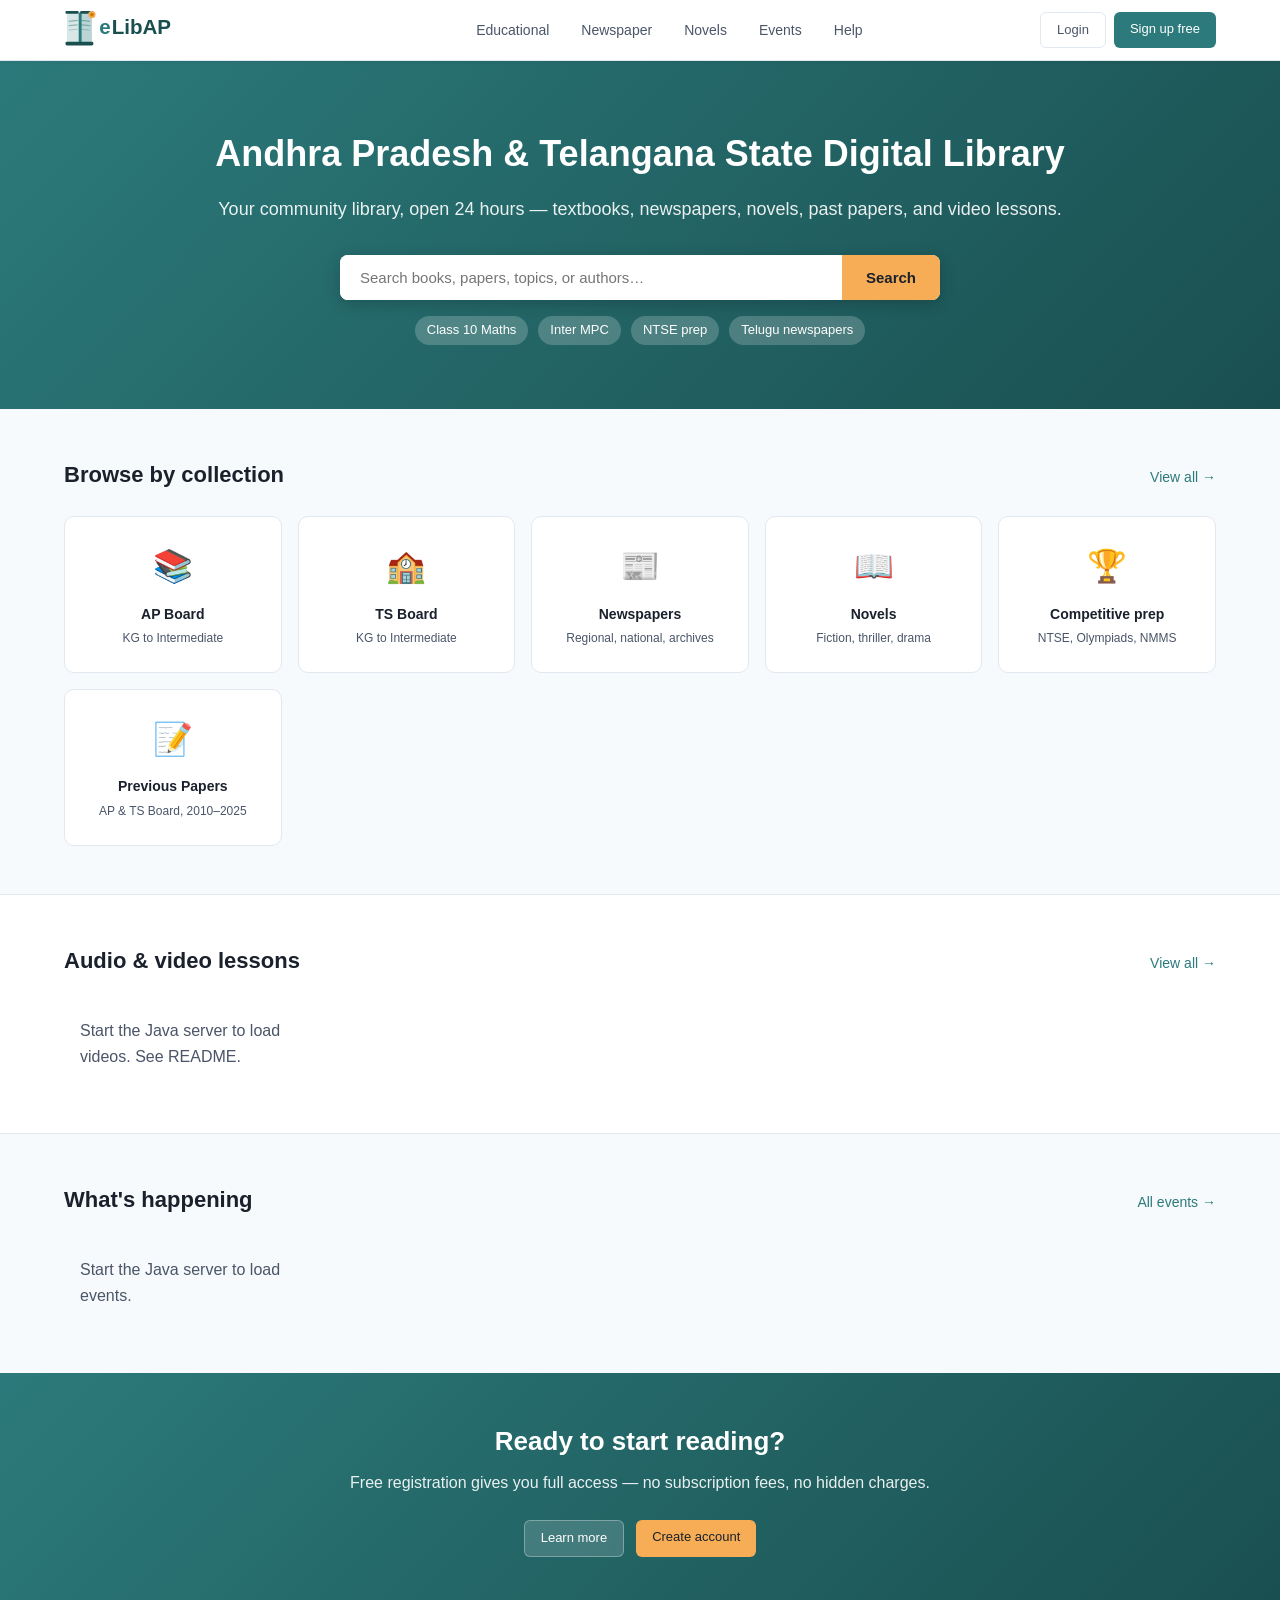
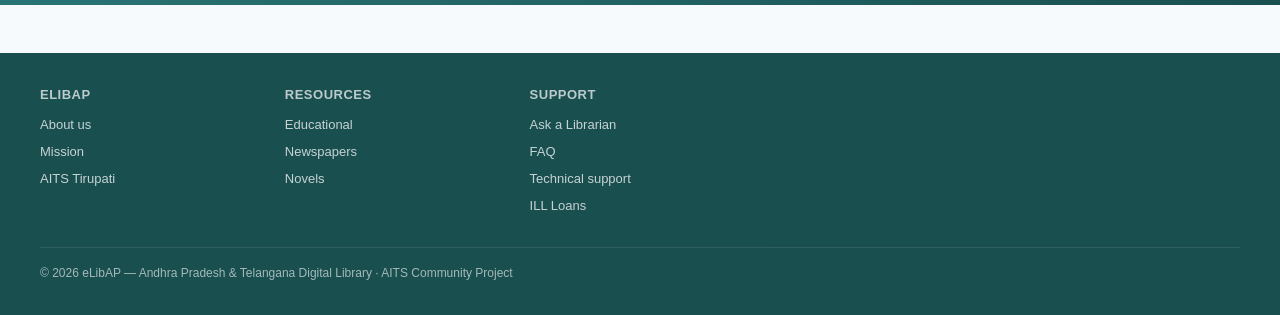
==== index.html @ b1de3243 "Initial files commit" ====
<!DOCTYPE html>
<html lang="en">
<head>
  <meta charset="UTF-8">
  <meta name="viewport" content="width=device-width, initial-scale=1.0">
  <title>eLibAP — Andhra Pradesh & Telangana Digital Library</title>
  <link rel="stylesheet" href="css/styles.css">
</head>
<body>

<!-- NAV -->
<nav>
  <div class="nav-inner">
    <a href="index.html" class="nav-logo"><img src="css/logo.svg" alt="eLibAP" style="height:44px;width:auto;display:block;"></a>
    <div class="nav-links">
      <a href="educational.html">Educational</a>
      <a href="newspaper.html">Newspaper</a>
      <a href="novels.html">Novels</a>
      <a href="events.html">Events</a>
      <a href="#">Help</a>
    </div>
    <div class="nav-auth">
      <a href="#" class="btn-ghost">Login</a>
      <a href="#" class="btn-primary">Sign up free</a>
    </div>
  </div>
</nav>

<!-- HERO -->
<section class="hero">
  <h1>Andhra Pradesh &amp; Telangana State Digital Library</h1>
  <p>Your community library, open 24 hours — textbooks, newspapers, novels, past papers, and video lessons.</p>
  <div class="search-bar">
    <input type="text" id="heroSearch" placeholder="Search books, papers, topics, or authors…">
    <button onclick="doSearch()">Search</button>
  </div>
  <div style="margin-top:16px; display:flex; gap:10px; justify-content:center; flex-wrap:wrap;">
    <span style="background:rgba(255,255,255,0.2);padding:4px 12px;border-radius:20px;font-size:13px;cursor:pointer" onclick="setSearch('Class 10 Maths')">Class 10 Maths</span>
    <span style="background:rgba(255,255,255,0.2);padding:4px 12px;border-radius:20px;font-size:13px;cursor:pointer" onclick="setSearch('Inter MPC')">Inter MPC</span>
    <span style="background:rgba(255,255,255,0.2);padding:4px 12px;border-radius:20px;font-size:13px;cursor:pointer" onclick="setSearch('NTSE prep')">NTSE prep</span>
    <span style="background:rgba(255,255,255,0.2);padding:4px 12px;border-radius:20px;font-size:13px;cursor:pointer" onclick="setSearch('Telugu newspapers')">Telugu newspapers</span>
  </div>
</section>

<!-- BROWSE BY COLLECTION -->
<div class="section">
  <div class="section-header">
    <h2>Browse by collection</h2>
    <a href="educational.html">View all →</a>
  </div>
  <div class="tile-grid">
    <a href="educational.html?board=ap" class="tile">
      <div class="tile-icon">📚</div>
      <h3>AP Board</h3>
      <p>KG to Intermediate</p>
    </a>
    <a href="educational.html?board=ts" class="tile">
      <div class="tile-icon">🏫</div>
      <h3>TS Board</h3>
      <p>KG to Intermediate</p>
    </a>
    <a href="newspaper.html" class="tile">
      <div class="tile-icon">📰</div>
      <h3>Newspapers</h3>
      <p>Regional, national, archives</p>
    </a>
    <a href="novels.html" class="tile">
      <div class="tile-icon">📖</div>
      <h3>Novels</h3>
      <p>Fiction, thriller, drama</p>
    </a>
    <a href="educational.html?type=competitive" class="tile">
      <div class="tile-icon">🏆</div>
      <h3>Competitive prep</h3>
      <p>NTSE, Olympiads, NMMS</p>
    </a>
    <a href="educational.html?type=papers" class="tile">
      <div class="tile-icon">📝</div>
      <h3>Previous Papers</h3>
      <p>AP & TS Board, 2010–2025</p>
    </a>
  </div>
</div>

<!-- VIDEO LESSONS -->
<div style="background:white; border-top:1px solid var(--border); border-bottom:1px solid var(--border);">
  <div class="section">
    <div class="section-header">
      <h2>Audio &amp; video lessons</h2>
      <a href="educational.html">View all →</a>
    </div>
    <div id="videoGrid" class="card-grid">
      <div class="loading">Loading videos…</div>
    </div>
  </div>
</div>

<!-- EVENTS -->
<div class="section">
  <div class="section-header">
    <h2>What's happening</h2>
    <a href="events.html">All events →</a>
  </div>
  <div id="eventsGrid" class="card-grid">
    <div class="loading">Loading events…</div>
  </div>
</div>

<!-- CTA -->
<div style="background:linear-gradient(135deg,var(--teal-600),var(--teal-800));color:white;text-align:center;padding:48px 24px;">
  <h2 style="font-size:26px;margin-bottom:8px;">Ready to start reading?</h2>
  <p style="opacity:0.9;margin-bottom:24px;">Free registration gives you full access — no subscription fees, no hidden charges.</p>
  <div style="display:flex;gap:12px;justify-content:center;">
    <a href="#" class="btn-ghost" style="background:rgba(255,255,255,0.15);color:white;border-color:rgba(255,255,255,0.3);">Learn more</a>
    <a href="#" onclick="openSignup();return false;" class="btn-primary" style="background:var(--amber-400);color:var(--text-dark);">Create account</a>
  </div>
</div>

<!-- FOOTER -->
<footer>
  <div class="footer-inner">
    <div class="footer-grid">
      <div class="footer-col">
        <h4>eLibAP</h4>
        <a href="#">About us</a>
        <a href="#">Mission</a>
        <a href="#">AITS Tirupati</a>
      </div>
      <div class="footer-col">
        <h4>Resources</h4>
        <a href="educational.html">Educational</a>
        <a href="newspaper.html">Newspapers</a>
        <a href="novels.html">Novels</a>
      </div>
      <div class="footer-col">
        <h4>Support</h4>
        <a href="#">Ask a Librarian</a>
        <a href="#">FAQ</a>
        <a href="#">Technical support</a>
        <a href="#">ILL Loans</a>
      </div>
    </div>
    <div class="footer-bottom">© 2026 eLibAP — Andhra Pradesh &amp; Telangana Digital Library · AITS Community Project</div>
  </div>
</footer>

<script>
  const API = 'http://localhost:8080/api';

  function setSearch(val) {
    document.getElementById('heroSearch').value = val;
  }
  function doSearch() {
    const q = document.getElementById('heroSearch').value.trim();
    if (q) window.location.href = `novels.html?q=${encodeURIComponent(q)}`;
  }
  document.getElementById('heroSearch').addEventListener('keydown', e => { if (e.key === 'Enter') doSearch(); });

  // Load videos (show first 4)
  fetch(`${API}/videos`)
    .then(r => r.json())
    .then(data => {
      const grid = document.getElementById('videoGrid');
      grid.innerHTML = '';
      data.slice(0, 4).forEach(v => {
        grid.innerHTML += `
          <div class="card">
            <span class="card-badge badge-free">VIDEO</span>
            <div class="video-wrapper" style="margin-bottom:12px;">
              <iframe src="https://www.youtube-nocookie.com/embed/${v.youtubeId}?rel=0&modestbranding=1" allowfullscreen loading="lazy"></iframe>
            </div>
            <h3>${v.title}</h3>
            <p>${v.board} · ${v.class} · ${v.subject}</p>
            <p style="margin-top:4px;">${v.duration}</p>
            <div class="card-actions" style="margin-top:10px;">
              <a href="https://www.youtube.com/watch?v=${v.youtubeId}" target="_blank" class="btn-card-ghost" style="text-decoration:none;font-size:12px;">▶ YouTube</a>
              <a href="https://www.youtube.com/results?search_query=${encodeURIComponent(v.teluguSearch||v.title+' Telugu')}" target="_blank" class="btn-card-primary" style="font-size:12px;text-decoration:none;">🔍 Telugu</a>
            </div>
          </div>`;
      });
    })
    .catch(() => {
      document.getElementById('videoGrid').innerHTML = '<p style="color:var(--text-mid);padding:16px;">Start the Java server to load videos. See README.</p>';
    });

  // Load events (show first 3)
  fetch(`${API}/events`)
    .then(r => r.json())
    .then(data => {
      const grid = document.getElementById('eventsGrid');
      grid.innerHTML = '';
      data.slice(0, 3).forEach(ev => {
        const badgeClass = { WORKSHOP: 'badge-workshop', 'BOOK CLUB': 'badge-bookclub', PODCAST: 'badge-podcast', NOTICE: 'badge-notice' }[ev.type] || 'badge-new';
        grid.innerHTML += `
          <div class="card">
            <span class="card-badge ${badgeClass}">${ev.type}</span>
            <p style="font-size:12px;color:var(--text-light);margin-bottom:6px;">${ev.displayDate} · ${ev.time}</p>
            <h3>${ev.title}</h3>
            <p style="margin-top:6px;">${ev.description}</p>
            <div class="card-actions">
              <a href="events.html" class="btn-card-primary">${ev.isFree ? 'Free · ' : ''}${ev.mode}</a>
            </div>
          </div>`;
      });
    })
    .catch(() => {
      document.getElementById('eventsGrid').innerHTML = '<p style="color:var(--text-mid);padding:16px;">Start the Java server to load events.</p>';
    });
</script>
<script src="js/auth.js"></script>
</body>
</html>
---- css/styles.css ----
:root {
  --teal-400: #38b2ac;
  --teal-600: #2c7a7b;
  --teal-800: #1a4f50;
  --blue-600: #2b6cb0;
  --amber-400: #f6ad55;
  --coral-600: #e53e3e;
  --text-dark: #1a202c;
  --text-mid: #4a5568;
  --text-light: #a0aec0;
  --surface: #f7fafc;
  --border: #e2e8f0;
  --white: #ffffff;
}

* { box-sizing: border-box; margin: 0; padding: 0; }

body {
  font-family: Arial, sans-serif;
  background: var(--surface);
  color: var(--text-dark);
  line-height: 1.6;
}

/* NAV */
nav {
  background: var(--white);
  border-bottom: 1px solid var(--border);
  position: sticky;
  top: 0;
  z-index: 100;
  box-shadow: 0 1px 4px rgba(0,0,0,0.06);
}
.nav-inner {
  max-width: 1200px;
  margin: 0 auto;
  padding: 0 24px;
  display: flex;
  align-items: center;
  justify-content: space-between;
  height: 60px;
}
.nav-logo {
  font-size: 22px;
  font-weight: bold;
  color: var(--teal-600);
  text-decoration: none;
  display: flex;
  align-items: center;
  gap: 8px;
}
.nav-logo span { color: var(--teal-400); }
.nav-links { display: flex; align-items: center; gap: 4px; }
.nav-links a {
  padding: 6px 14px;
  border-radius: 6px;
  text-decoration: none;
  color: var(--text-mid);
  font-size: 14px;
  font-weight: 500;
  transition: background 0.15s, color 0.15s;
}
.nav-links a:hover, .nav-links a.active {
  background: #e6fffa;
  color: var(--teal-600);
}
.nav-auth { display: flex; gap: 8px; }
.btn-ghost {
  padding: 7px 16px;
  border: 1px solid var(--border);
  border-radius: 6px;
  background: none;
  font-size: 13px;
  cursor: pointer;
  color: var(--text-mid);
  text-decoration: none;
  font-weight: 500;
}
.btn-primary {
  padding: 7px 16px;
  background: var(--teal-600);
  color: var(--white);
  border: none;
  border-radius: 6px;
  font-size: 13px;
  cursor: pointer;
  text-decoration: none;
  font-weight: 500;
  transition: background 0.15s;
}
.btn-primary:hover { background: var(--teal-800); }

/* HERO */
.hero {
  background: linear-gradient(135deg, var(--teal-600) 0%, var(--teal-800) 100%);
  color: var(--white);
  padding: 64px 24px;
  text-align: center;
}
.hero h1 { font-size: 36px; font-weight: bold; margin-bottom: 12px; }
.hero p { font-size: 18px; opacity: 0.9; margin-bottom: 32px; }
.search-bar {
  max-width: 600px;
  margin: 0 auto;
  display: flex;
  gap: 0;
  background: var(--white);
  border-radius: 8px;
  overflow: hidden;
  box-shadow: 0 4px 16px rgba(0,0,0,0.2);
}
.search-bar input {
  flex: 1;
  padding: 14px 20px;
  border: none;
  outline: none;
  font-size: 15px;
  color: var(--text-dark);
}
.search-bar button {
  padding: 14px 24px;
  background: var(--amber-400);
  border: none;
  cursor: pointer;
  font-size: 15px;
  font-weight: bold;
  color: var(--text-dark);
}

/* SECTION */
.section { max-width: 1200px; margin: 0 auto; padding: 48px 24px; }
.section-header {
  display: flex;
  align-items: baseline;
  justify-content: space-between;
  margin-bottom: 24px;
}
.section-header h2 { font-size: 22px; font-weight: bold; }
.section-header a { font-size: 14px; color: var(--teal-600); text-decoration: none; }
.section-header a:hover { text-decoration: underline; }

/* CARDS GRID */
.card-grid { display: grid; grid-template-columns: repeat(auto-fill, minmax(260px, 1fr)); gap: 20px; }
.card {
  background: var(--white);
  border: 1px solid var(--border);
  border-radius: 10px;
  padding: 20px;
  transition: box-shadow 0.15s, transform 0.15s;
}
.card:hover { box-shadow: 0 4px 16px rgba(0,0,0,0.1); transform: translateY(-2px); }
.card-badge {
  display: inline-block;
  font-size: 11px;
  font-weight: bold;
  padding: 2px 8px;
  border-radius: 4px;
  margin-bottom: 10px;
  letter-spacing: 0.5px;
}
.badge-new { background: #e6fffa; color: var(--teal-600); }
.badge-hot { background: #fff5f5; color: var(--coral-600); }
.badge-free { background: #ebf8ff; color: var(--blue-600); }
.badge-workshop { background: #fef3c7; color: #92400e; }
.badge-bookclub { background: #ede9fe; color: #5b21b6; }
.badge-podcast { background: #e0f2fe; color: #0369a1; }
.badge-notice { background: #fef9c3; color: #713f12; }
.card h3 { font-size: 15px; font-weight: bold; margin-bottom: 6px; }
.card p { font-size: 13px; color: var(--text-mid); margin-bottom: 4px; }
.card-actions { margin-top: 14px; display: flex; gap: 8px; }
.btn-card-primary {
  flex: 1;
  padding: 8px;
  background: var(--teal-600);
  color: var(--white);
  border: none;
  border-radius: 6px;
  font-size: 13px;
  cursor: pointer;
  text-align: center;
  text-decoration: none;
  font-weight: 500;
  display: block;
  transition: background 0.15s;
}
.btn-card-primary:hover { background: var(--teal-800); }
.btn-card-ghost {
  flex: 1;
  padding: 8px;
  border: 1px solid var(--border);
  background: none;
  border-radius: 6px;
  font-size: 13px;
  cursor: pointer;
  text-align: center;
  text-decoration: none;
  color: var(--text-mid);
  display: block;
}

/* CATEGORY TILES */
.tile-grid { display: grid; grid-template-columns: repeat(auto-fill, minmax(200px, 1fr)); gap: 16px; }
.tile {
  background: var(--white);
  border: 1px solid var(--border);
  border-radius: 10px;
  padding: 24px 16px;
  text-align: center;
  cursor: pointer;
  text-decoration: none;
  color: var(--text-dark);
  transition: box-shadow 0.15s, border-color 0.15s;
  display: block;
}
.tile:hover { border-color: var(--teal-400); box-shadow: 0 4px 12px rgba(56,178,172,0.15); }
.tile-icon { font-size: 32px; margin-bottom: 10px; }
.tile h3 { font-size: 14px; font-weight: bold; margin-bottom: 4px; }
.tile p { font-size: 12px; color: var(--text-mid); }

/* VIDEO EMBED */
.video-wrapper { position: relative; padding-bottom: 56.25%; height: 0; overflow: hidden; border-radius: 8px; }
.video-wrapper iframe { position: absolute; top: 0; left: 0; width: 100%; height: 100%; border: 0; }

/* FOOTER */
footer {
  background: var(--teal-800);
  color: var(--white);
  padding: 32px 24px;
  margin-top: 48px;
}
.footer-inner { max-width: 1200px; margin: 0 auto; }
.footer-grid { display: grid; grid-template-columns: repeat(auto-fill, minmax(200px, 1fr)); gap: 24px; margin-bottom: 24px; }
.footer-col h4 { font-size: 13px; font-weight: bold; margin-bottom: 10px; opacity: 0.7; letter-spacing: 0.5px; text-transform: uppercase; }
.footer-col a { display: block; color: rgba(255,255,255,0.75); font-size: 13px; margin-bottom: 6px; text-decoration: none; }
.footer-col a:hover { color: var(--white); }
.footer-bottom { border-top: 1px solid rgba(255,255,255,0.15); padding-top: 16px; font-size: 12px; opacity: 0.6; }

/* LOADING */
.loading { text-align: center; padding: 48px; color: var(--text-light); font-size: 15px; }

/* FILTER TABS */
.filter-tabs { display: flex; gap: 8px; flex-wrap: wrap; margin-bottom: 24px; }
.filter-tab {
  padding: 6px 16px;
  border-radius: 20px;
  border: 1px solid var(--border);
  background: var(--white);
  font-size: 13px;
  cursor: pointer;
  color: var(--text-mid);
  font-weight: 500;
  transition: all 0.15s;
}
.filter-tab.active, .filter-tab:hover {
  background: var(--teal-600);
  color: var(--white);
  border-color: var(--teal-600);
}

/* RESPONSIVE */
@media (max-width: 640px) {
  .hero h1 { font-size: 24px; }
  .hero p { font-size: 15px; }
  .nav-links { display: none; }
  .section { padding: 32px 16px; }
}
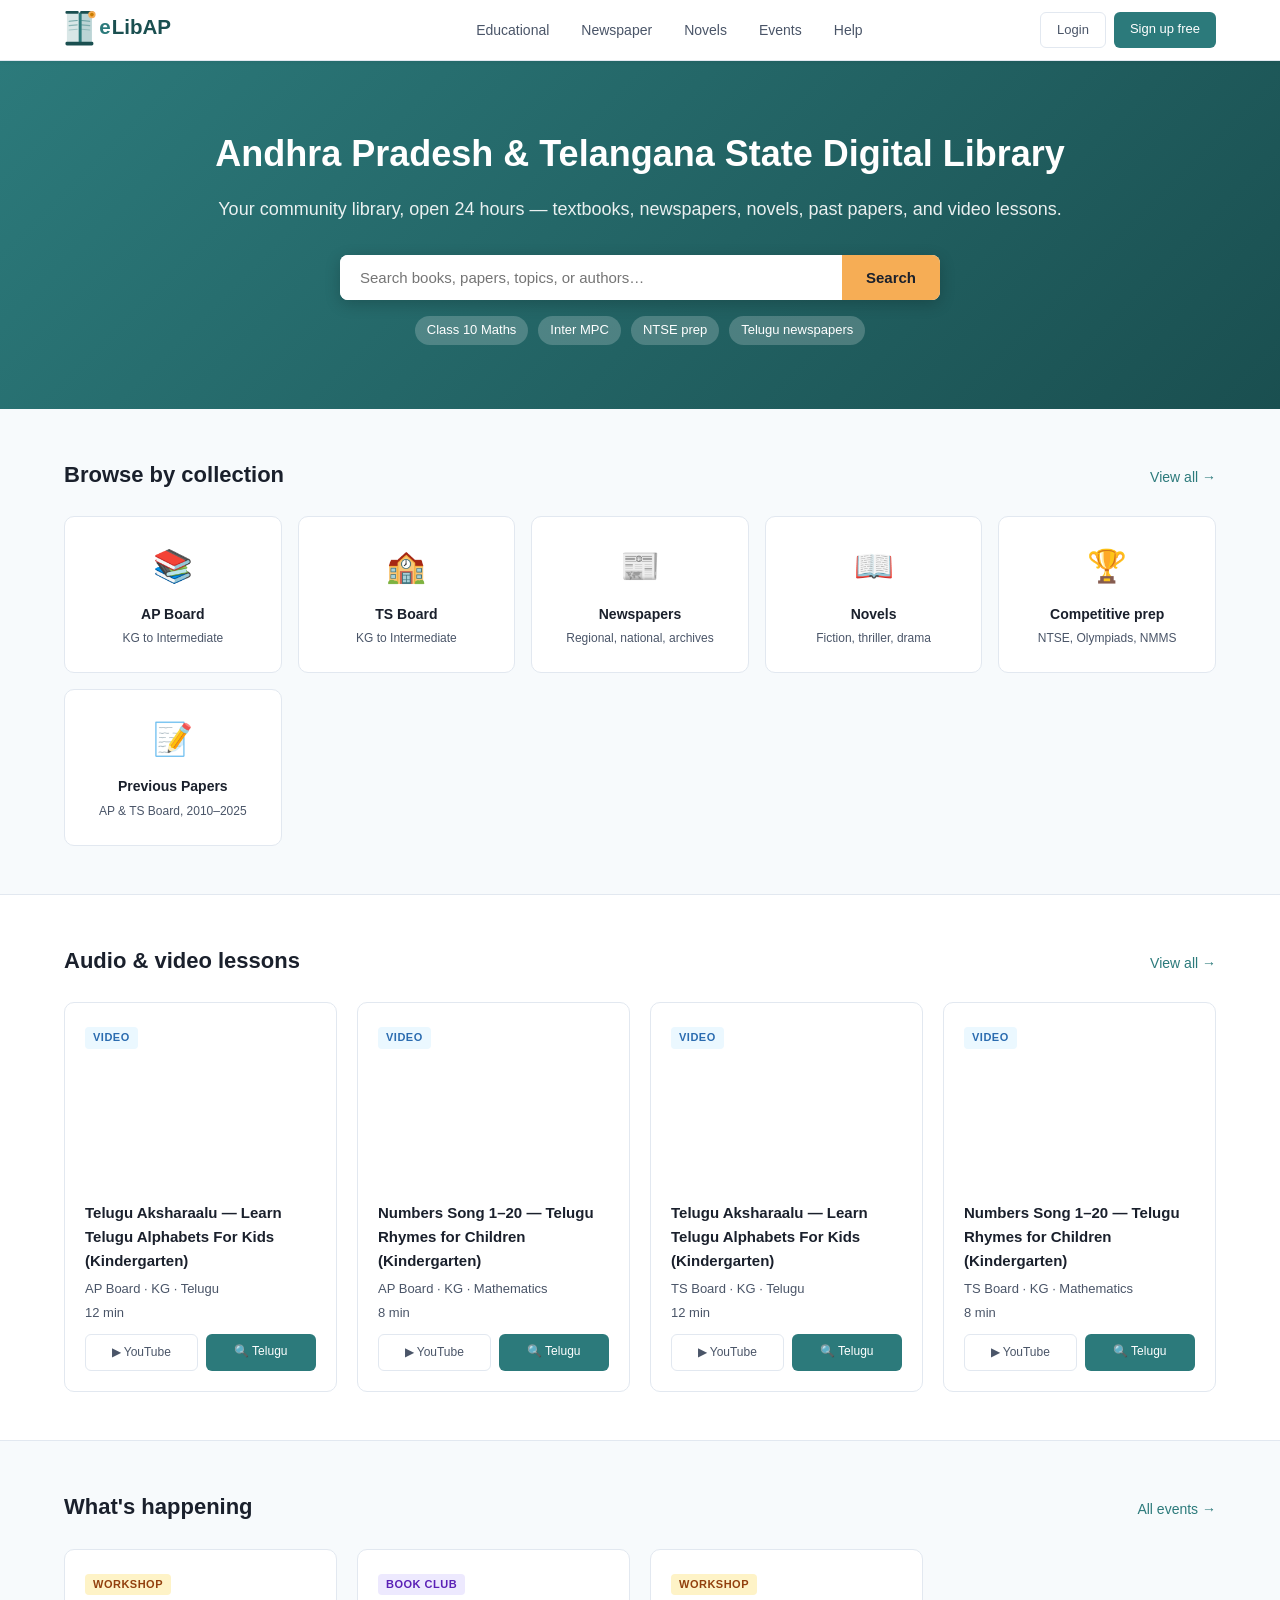
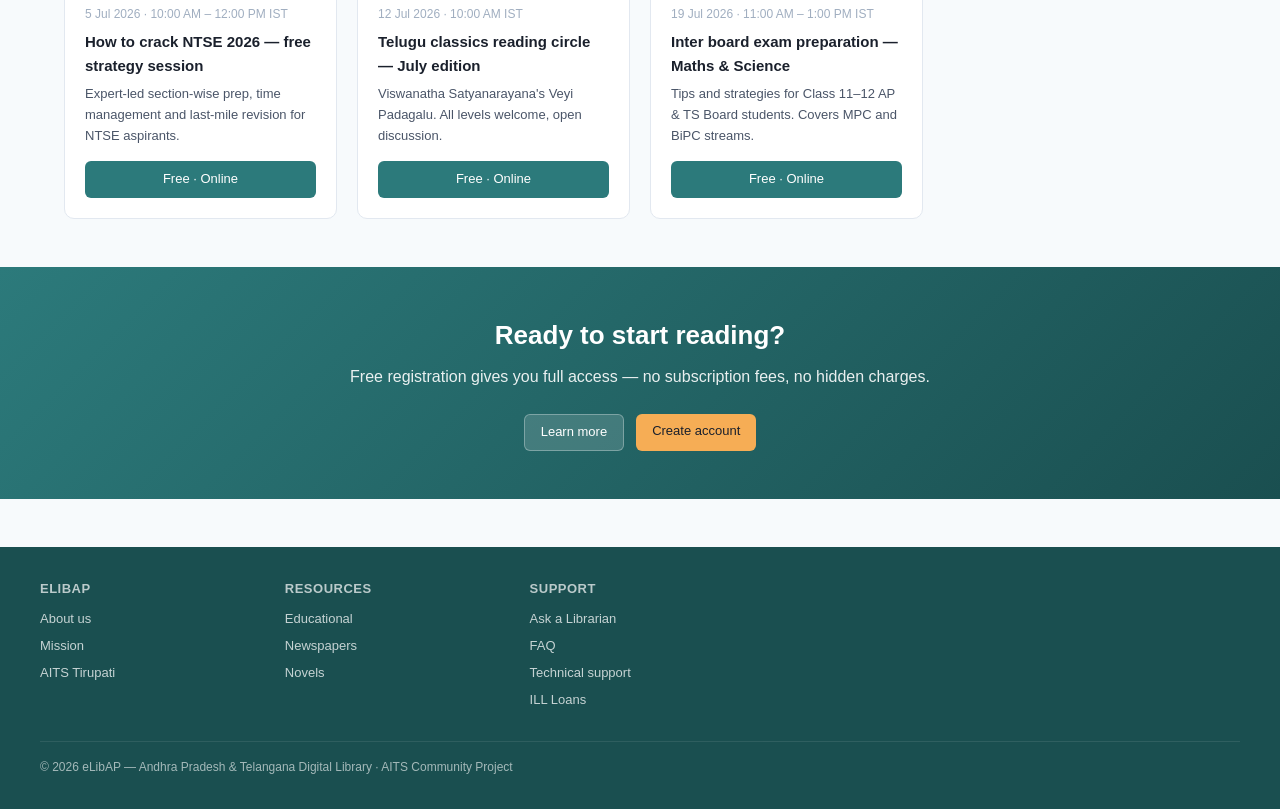
==== commit 03b6400d: "Make site fully static for Netlify, add mobile nav menu Switch every page from fetching the Java API" ====
--- a/index.html
+++ b/index.html
@@ -3,7 +3,7 @@
 <head>
   <meta charset="UTF-8">
   <meta name="viewport" content="width=device-width, initial-scale=1.0">
-  <title>eLibAP — Andhra Pradesh & Telangana Digital Library</title>
+  <title>eLibAP</title>
   <link rel="stylesheet" href="css/styles.css">
 </head>
 <body>
@@ -12,12 +12,13 @@
 <nav>
   <div class="nav-inner">
     <a href="index.html" class="nav-logo"><img src="css/logo.svg" alt="eLibAP" style="height:44px;width:auto;display:block;"></a>
+    <button class="nav-toggle" onclick="toggleMobileNav()" aria-label="Toggle menu">☰</button>
     <div class="nav-links">
       <a href="educational.html">Educational</a>
       <a href="newspaper.html">Newspaper</a>
       <a href="novels.html">Novels</a>
       <a href="events.html">Events</a>
-      <a href="#">Help</a>
+      <a href="help.html">Help</a>
     </div>
     <div class="nav-auth">
       <a href="#" class="btn-ghost">Login</a>
@@ -145,7 +146,7 @@
 </footer>
 
 <script>
-  const API = 'http://localhost:8080/api';
+  const API = 'data';
 
   function setSearch(val) {
     document.getElementById('heroSearch').value = val;
@@ -157,7 +158,7 @@
   document.getElementById('heroSearch').addEventListener('keydown', e => { if (e.key === 'Enter') doSearch(); });
 
   // Load videos (show first 4)
-  fetch(`${API}/videos`)
+  fetch(`${API}/videos.json`)
     .then(r => r.json())
     .then(data => {
       const grid = document.getElementById('videoGrid');
@@ -180,11 +181,11 @@
       });
     })
     .catch(() => {
-      document.getElementById('videoGrid').innerHTML = '<p style="color:var(--text-mid);padding:16px;">Start the Java server to load videos. See README.</p>';
+      document.getElementById('videoGrid').innerHTML = '<p style="color:var(--text-mid);padding:16px;">Failed to load videos. Please refresh the page.</p>';
     });
 
   // Load events (show first 3)
-  fetch(`${API}/events`)
+  fetch(`${API}/events.json`)
     .then(r => r.json())
     .then(data => {
       const grid = document.getElementById('eventsGrid');
@@ -204,7 +205,7 @@
       });
     })
     .catch(() => {
-      document.getElementById('eventsGrid').innerHTML = '<p style="color:var(--text-mid);padding:16px;">Start the Java server to load events.</p>';
+      document.getElementById('eventsGrid').innerHTML = '<p style="color:var(--text-mid);padding:16px;">Failed to load events. Please refresh the page.</p>';
     });
 </script>
 <script src="js/auth.js"></script>
--- a/css/styles.css
+++ b/css/styles.css
@@ -65,6 +65,16 @@
   color: var(--teal-600);
 }
 .nav-auth { display: flex; gap: 8px; }
+.nav-toggle {
+  display: none;
+  background: none;
+  border: none;
+  font-size: 26px;
+  line-height: 1;
+  cursor: pointer;
+  color: var(--text-dark);
+  padding: 4px 8px;
+}
 .btn-ghost {
   padding: 7px 16px;
   border: 1px solid var(--border);
@@ -249,6 +259,8 @@
   cursor: pointer;
   color: var(--text-mid);
   font-weight: 500;
+  text-decoration: none;
+  display: inline-block;
   transition: all 0.15s;
 }
 .filter-tab.active, .filter-tab:hover {
@@ -261,6 +273,23 @@
 @media (max-width: 640px) {
   .hero h1 { font-size: 24px; }
   .hero p { font-size: 15px; }
-  .nav-links { display: none; }
   .section { padding: 32px 16px; }
-}
+
+  .nav-inner { flex-wrap: wrap; height: auto; min-height: 60px; }
+  .nav-toggle { display: block; order: 2; }
+  .nav-auth { order: 3; }
+  .nav-links {
+    display: none;
+    order: 4;
+    width: 100%;
+    flex-direction: column;
+    align-items: stretch;
+    gap: 2px;
+    padding: 8px 0 4px;
+    background: var(--white);
+    border-top: 1px solid var(--border);
+    margin-top: 8px;
+  }
+  .nav-links.open { display: flex; }
+  .nav-links a { padding: 10px 12px; }
+}
